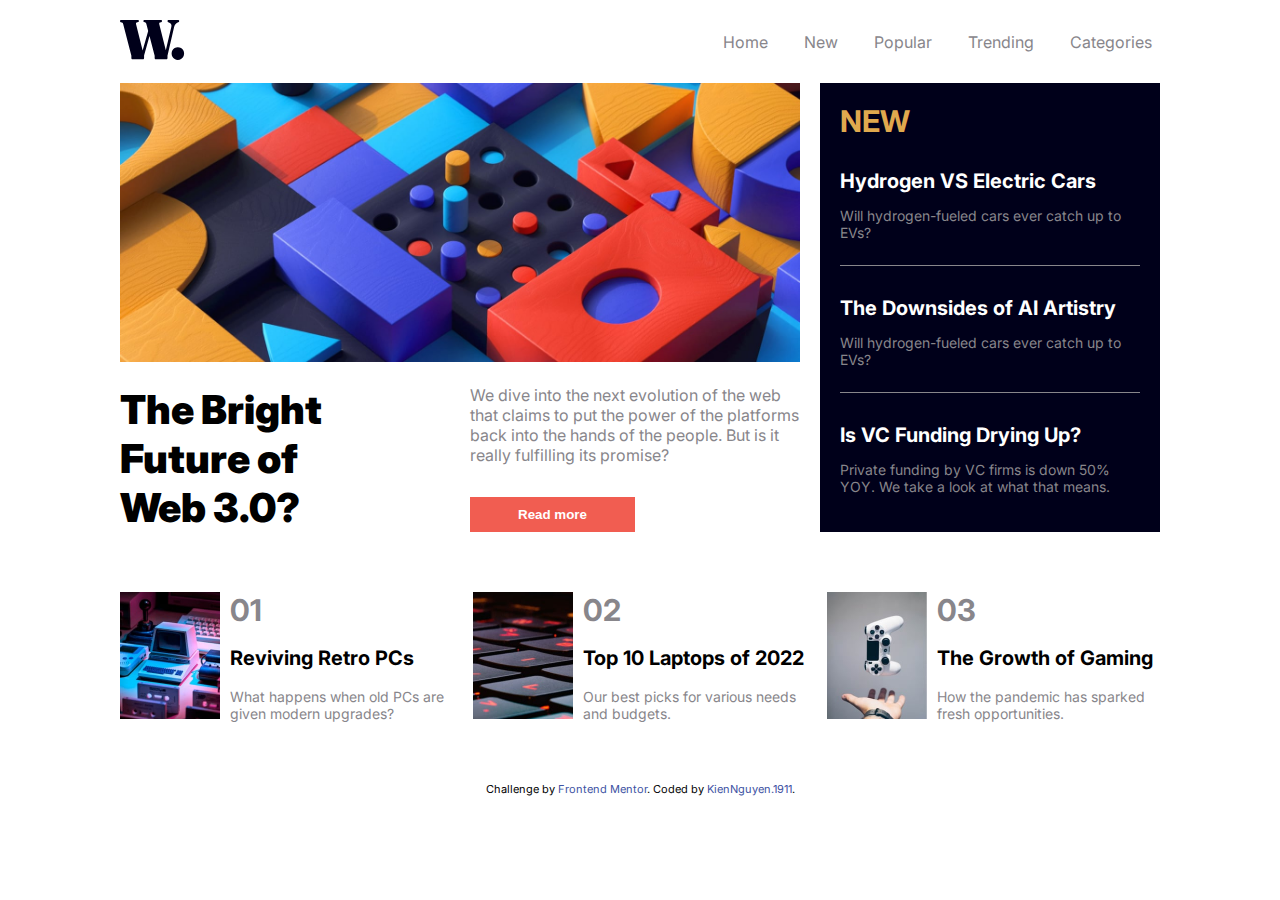
==== index.html @ 739eb10d "finish challenge new homepage with responsive" ====
<!DOCTYPE html>
<html lang="en">

<head>
  <meta charset="UTF-8" />
  <meta name="viewport" content="width=device-width, initial-scale=1.0" />
  <!-- displays site properly based on user's device -->

  <link rel="icon" type="image/png" sizes="32x32" href="./assets/images/favicon-32x32.png" />
  <link rel="stylesheet" href="styles.css" />
  <title>Frontend Mentor | News homepage</title>

  <!-- Feel free to remove these styles or customise in your own stylesheet 👍 -->
  <style>
    .attribution {
      font-size: 11px;
      text-align: center;
    }

    .attribution a {
      color: hsl(228, 45%, 44%);
    }

  </style>
</head>

<body>
  <div class="wrapper">
    <header>
      <div class="logo">
        <img src="./assets/images/logo.svg" alt="logo" />
      </div>
      <div class="navigation">
        <nav class="navbar">
          <a class="nav-item" href="">Home</a>
          <a class="nav-item" href="">New</a>
          <a class="nav-item" href="">Popular</a>
          <a class="nav-item" href="">Trending</a>
          <a class="nav-item" href="">Categories</a>
        </nav>
      </div>
      <button class="menu-icon">
        <img src="./assets/images/icon-menu.svg" alt="menu-icon" class="img-menu-icon"/>
      </button>
    </header>

    <!-- hero section -->
    <section class="hero">
      <div class="left">
        <div class="banner">
          <img src="./assets/images/image-web-3-desktop.jpg" alt="" />
        </div>
        <div class="content">
          <div class="title">
            <h2>The Bright Future of <br> Web 3.0?</h2>
          </div>
          <div class="description">
            <p>
              We dive into the next evolution of the web that claims to put
              the power of the platforms back into the hands of the people.
              But is it really fulfilling its promise?
            </p>
            <button class="btn">Read more</button>
          </div>
        </div>
      </div>

      <div class="right">
        <div class="list-article">
          <div class="tag">
            <h2>NEW</h2>
          </div>

          <div class="article">
            <h3>
              Hydrogen VS Electric Cars
            </h3>
            <p>
              Will hydrogen-fueled cars ever catch up to EVs?
            </p>
          </div>

          <div class="article">
            <h3>
              The Downsides of AI Artistry
            </h3>
            <p>
              Will hydrogen-fueled cars ever catch up to EVs?
            </p>
          </div>

          <div class="article">
            <h3>
              Is VC Funding Drying Up?
            </h3>
            <p>
              Private funding by VC firms is down 50% YOY. We take a look at
              what that means.
            </p>
          </div>
        </div>
      </div>
    </section>

    <!-- SECTION CARD -->
    <section class="ranking">
      <div class="list-card">
        <div class="card">
          <div class="card-img">
            <img src="./assets/images/image-retro-pcs.jpg" alt="">
          </div>
          <div class="card-description">
            <h2>01</h2>
            <h3>
              Reviving Retro PCs
            </h3>
            <p>
              What happens when old PCs are given modern upgrades?
            </p>
          </div>
        </div>

        <div class="card">
          <div class="card-img">
            <img src="./assets/images/image-top-laptops.jpg" alt="">
          </div>
          <div class="card-description">
            <h2>02</h2>
            <h3>
              Top 10 Laptops of 2022
            </h3>
            <p>
              Our best picks for various needs and budgets.
            </p>
          </div>
        </div>

        <div class="card">
          <div class="card-img">
            <img src="./assets/images/image-gaming-growth.jpg " alt="">
          </div>
          <div class="card-description">
            <h2>03</h2>
            <h3>
              The Growth of Gaming
            </h3>
            <p>
              How the pandemic has sparked fresh opportunities.
            </p>
          </div>
        </div>
      </div>
    </section>

  </div>

  <div class="attribution">
    Challenge by <a href="https://www.frontendmentor.io?ref=challenge" target="_blank">Frontend Mentor</a>.
    Coded by <a href="#">KienNguyen.1911</a>.
  </div>

  <script>
    // click menu icon to show navigation
    const menuIcon = document.querySelector('.menu-icon');
    const navbar = document.querySelector('.navigation');
    const imgMenuIcon = document.querySelector('.img-menu-icon');


    menuIcon.addEventListener('click', () => {
      navbar.classList.toggle('active');
      // change menu icon to close icon
      if (imgMenuIcon.src.includes('icon-menu.svg')) {
        imgMenuIcon.src = './assets/images/icon-menu-close.svg';
      } else {
        imgMenuIcon.src = './assets/images/icon-menu.svg';
      }
    });

  </script>
</body>

</html>
---- styles.css ----
@import url('https://fonts.googleapis.com/css2?family=Inter:wght@400;700;800&display=swap');

body {
    /* background-color: #000; */
    /* color: #fff; */
    font-family: Inter, sans-serif;
    font-size: 12px;
    margin: 0;
    padding: 0;
}

.active {
    display: block;
}

.none {
    display: none;
}

a {
    text-decoration: none;
    color: #000;
}

ul {
    list-style: none;
    margin: 0;
    padding: 0;
}

.wrapper {
    max-width: 1200px;
    margin: 0 60px;
    padding: 0 60px;
}

header {
    margin-top: 20px;
    margin-bottom: 20px;
    display: flex;
    justify-content: space-between;
}

.navigation {
    display: flex;
    align-items: center;
}

.navigation .navbar {
    display: flex;
    align-items: center;
    gap: 20px;
}

.navbar a {
    font-weight: regular;
    font-size: 16px;
    color: #88868b;
    padding: 6px 8px;
}

.navbar a:hover {
    color: #000;
    border-bottom: 1px solid #000;
}

header .menu-icon {
    display: none;
}

.hero {
    display: flex;
    gap: 20px;
}

.hero .left {
    flex: 2;
    display: flex;
    flex-direction: column;
    justify-content: center;
}

.hero .left img {
    width: 100%;
}

.left .content {
    display: flex;
    gap: 20px;
    margin-top: 20px;
}

.left .content .title {
    flex: 1;
    font-weight: 700;
    color: #000;
    margin: 0px;
}

.left .content .title h2 {
    font-size: 40px;
    margin: 0px;
    font-weight: bolder;
}

.left .description {
    flex: 1;
    font-size: 16px;
    font-weight: 400;
    color: #88868b;
    margin: 0px;
    display: flex;
    flex-direction: column;
    justify-content: space-between;
}

.left .description p {
    margin: 0px;
}

.left .description .btn {
    align-items: center;
    gap: 10px;
    padding: 10px 20px;
    background-color: #f15d51;
    color: #fff;
    font-weight: 700;
    border: none;
    width: 50%;
}

/* =======RIGHT========== */
.right {
    flex: 1;
    background-color: #00001a;
    color: #fff;
}

.right .list-article {
    display: flex;
    flex-direction: column;
    gap: 30px;
    padding: 0px 20px;
    margin-bottom: 10px;
}

.right .tag h2 {
    font-size: 30px;
    font-weight: 700;
    color: #e0a94e;
    margin-top: 20px;
    margin-bottom: 0px;
}

.right .article:not(:last-child) {
    border-bottom: 1px solid #88868b;
}

.right .article {
    padding: 0px 0px 10px 0px;
}

.right .article h3 {
    font-size: 20px;
    font-weight: 700;
    color: #fff;
    margin: 0px;
    cursor: pointer;
}

.right .article h3:hover {
    color: #e0a94e;
}

.right .article p {
    color: #88868b;
    font-size: 14px;
}

/* RANKING */
section {
    margin-bottom: 60px;
}

.ranking {}

.ranking .list-card {
    display: flex;
    gap: 20px;
}

.ranking .list-card .card {
    flex: 1;
    display: flex;
    justify-content: space-between;
    gap: 10px;
}

.list-card .card .card-img img {
    width: 100px;
}

.list-card .card-description {
    display: flex;
    flex-direction: column;
    justify-content: space-between;
}

.list-card .card-description h2 {
    padding: 0px;
    margin: 0px;
    font-size: 30px;
    color: #88868b;
}

.list-card .card-description h3 {
    padding: 0px;
    margin: 0px;
    font-size: 20px;
    color: #000;
}

.list-card .card-description p {
    padding: 0px;
    margin: 0px;
    font-size: 14px;
    color: #88868b;
}

/* RESPONSIVE */

@media screen and (max-width: 768px) {
    .active {
        display: block !important;
    }
    
    .none {
        display: none;
    }
    .wrapper {
        margin: 0 14px;
        padding: 0px;
    }

    header .navigation {
        display: none;
        background-color: #fff;
        box-shadow: 0px 0px 0px 1000px rgb(0, 0, 0, 0.5);
        position: absolute;
        top: 0;
        right: 0;
        height: 100vh;
        width: 60%;
        animation:  0.5s ease-in-out 0s 1 identifier;
    }

    .navigation .navbar {
        display: flex;
        flex-direction: column;
        gap: 20px;
        justify-content: center;
        height: 100%;
    }

    .navigation .navbar a {
        font-size: 24px;
        color: #000;
        padding-left: 20px;
    }

    header .menu-icon {
        display: block;
        font-size: 30px;
        color: #88868b;
    }

    .hero {
        flex-direction: column;
    }

    .hero .content {
        flex-direction: column;
    }

    .left .description p {
        padding: 0 0 20px 0;
    }

    .left {
        margin-bottom: 60px;
    }

    .ranking .list-card {
        flex-direction: column;
    }

    .menu-icon {
        border: none;
        background: #fff;
        cursor: pointer;
        outline: none;
        z-index: 999;
    }

    .ranking .list-card .card {
        justify-content: flex-start;
    }

    @keyframes identifier {
        0% {
            transform: translateX(100%);
        }
        100% {
            transform: translateX(0%);
        }
    }
        
    @keyframes identifier2 {
        0% {
            transform: translateX(0%);
        }
        100% {
            transform: translateX(100%);
        }
    }
}
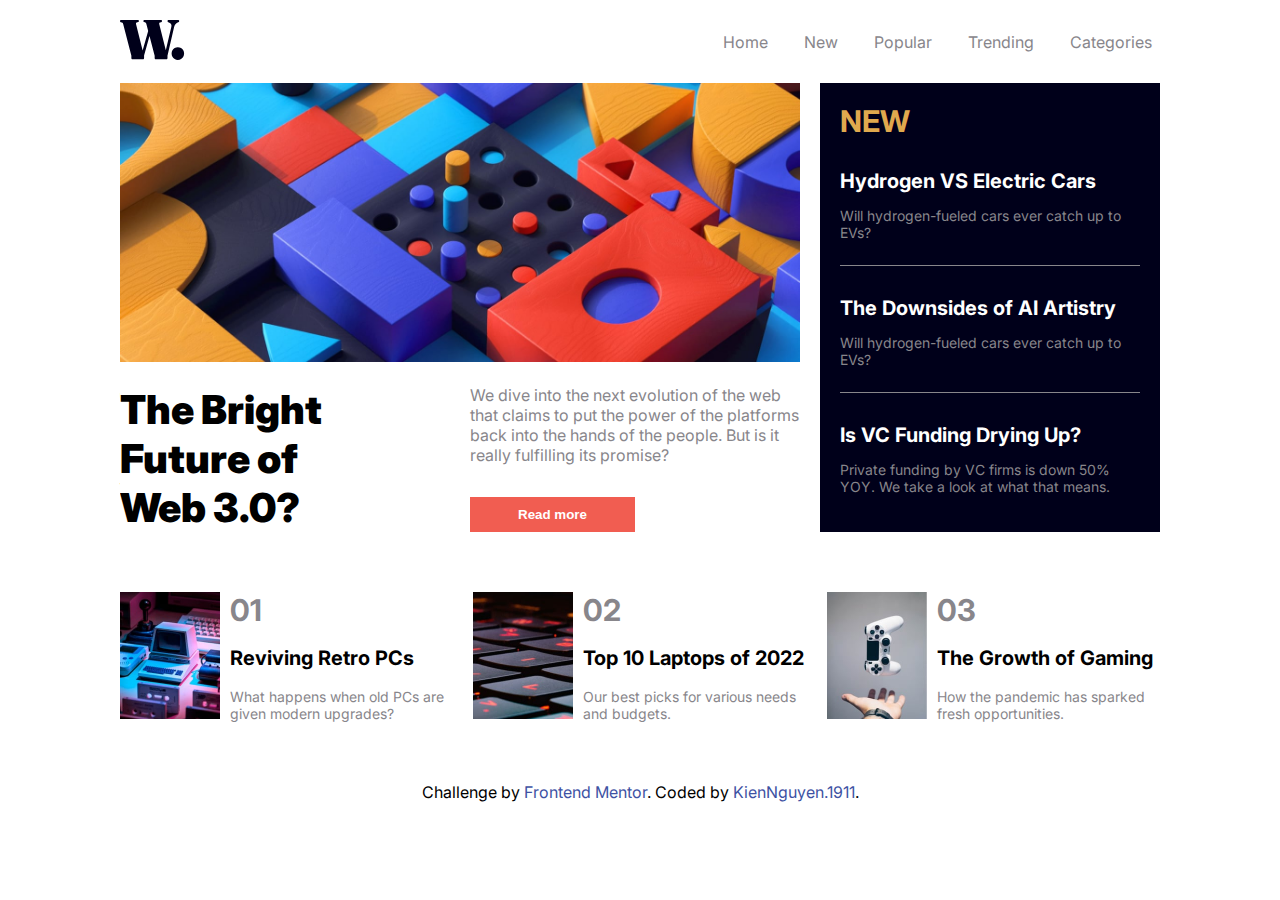
==== commit dd87d494: "change font-size attribution" ====
--- a/index.html
+++ b/index.html
@@ -13,8 +13,9 @@
   <!-- Feel free to remove these styles or customise in your own stylesheet 👍 -->
   <style>
     .attribution {
-      font-size: 11px;
+      font-size: 16px;
       text-align: center;
+      margin-bottom: 10px;
     }
 
     .attribution a {
@@ -156,7 +157,7 @@
 
   <div class="attribution">
     Challenge by <a href="https://www.frontendmentor.io?ref=challenge" target="_blank">Frontend Mentor</a>.
-    Coded by <a href="#">KienNguyen.1911</a>.
+    Coded by <a href="https://github.com/KienNguyen1911">KienNguyen.1911</a>.
   </div>
 
   <script>
--- a/styles.css
+++ b/styles.css
@@ -127,6 +127,12 @@
     font-weight: 700;
     border: none;
     width: 50%;
+}
+
+.left .description .btn:hover {
+    background-color: #fff;
+    border: #f15d51 1px solid;
+    color: #f15d51;
 }
 
 /* =======RIGHT========== */
